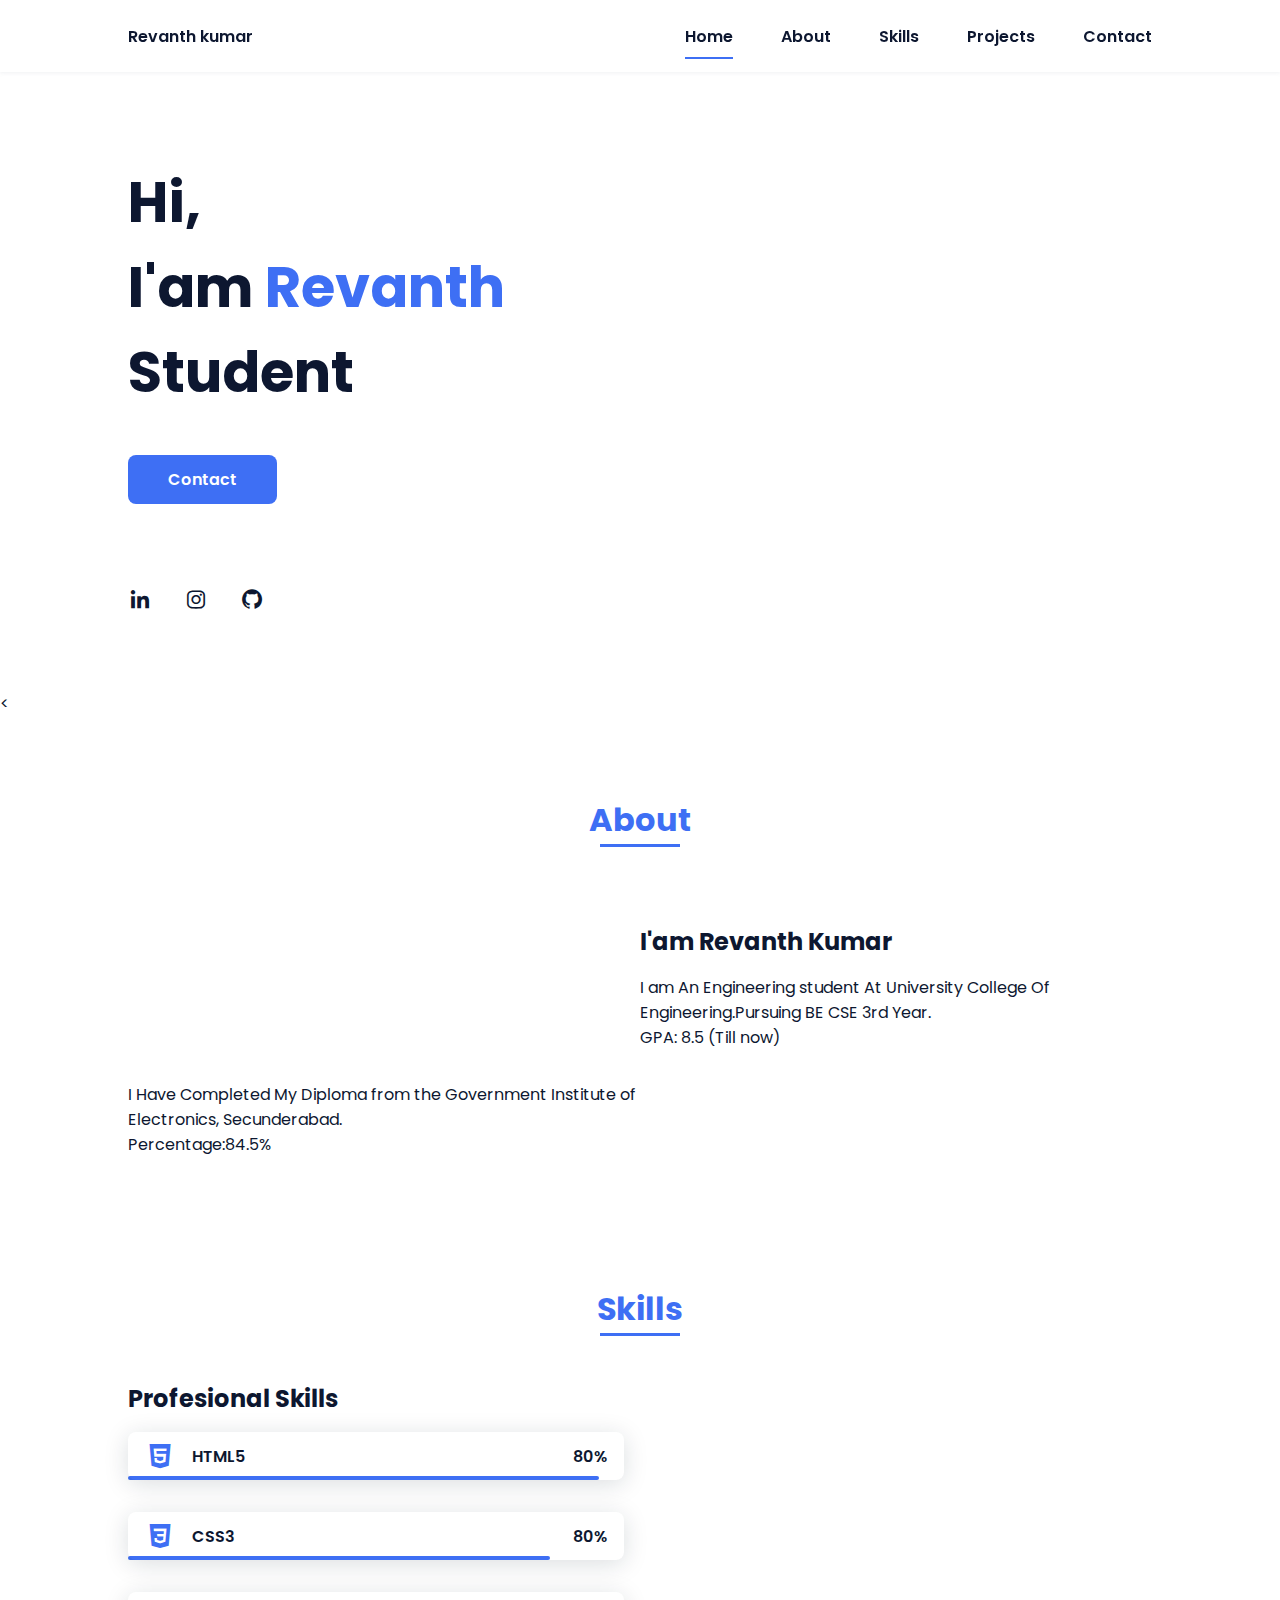
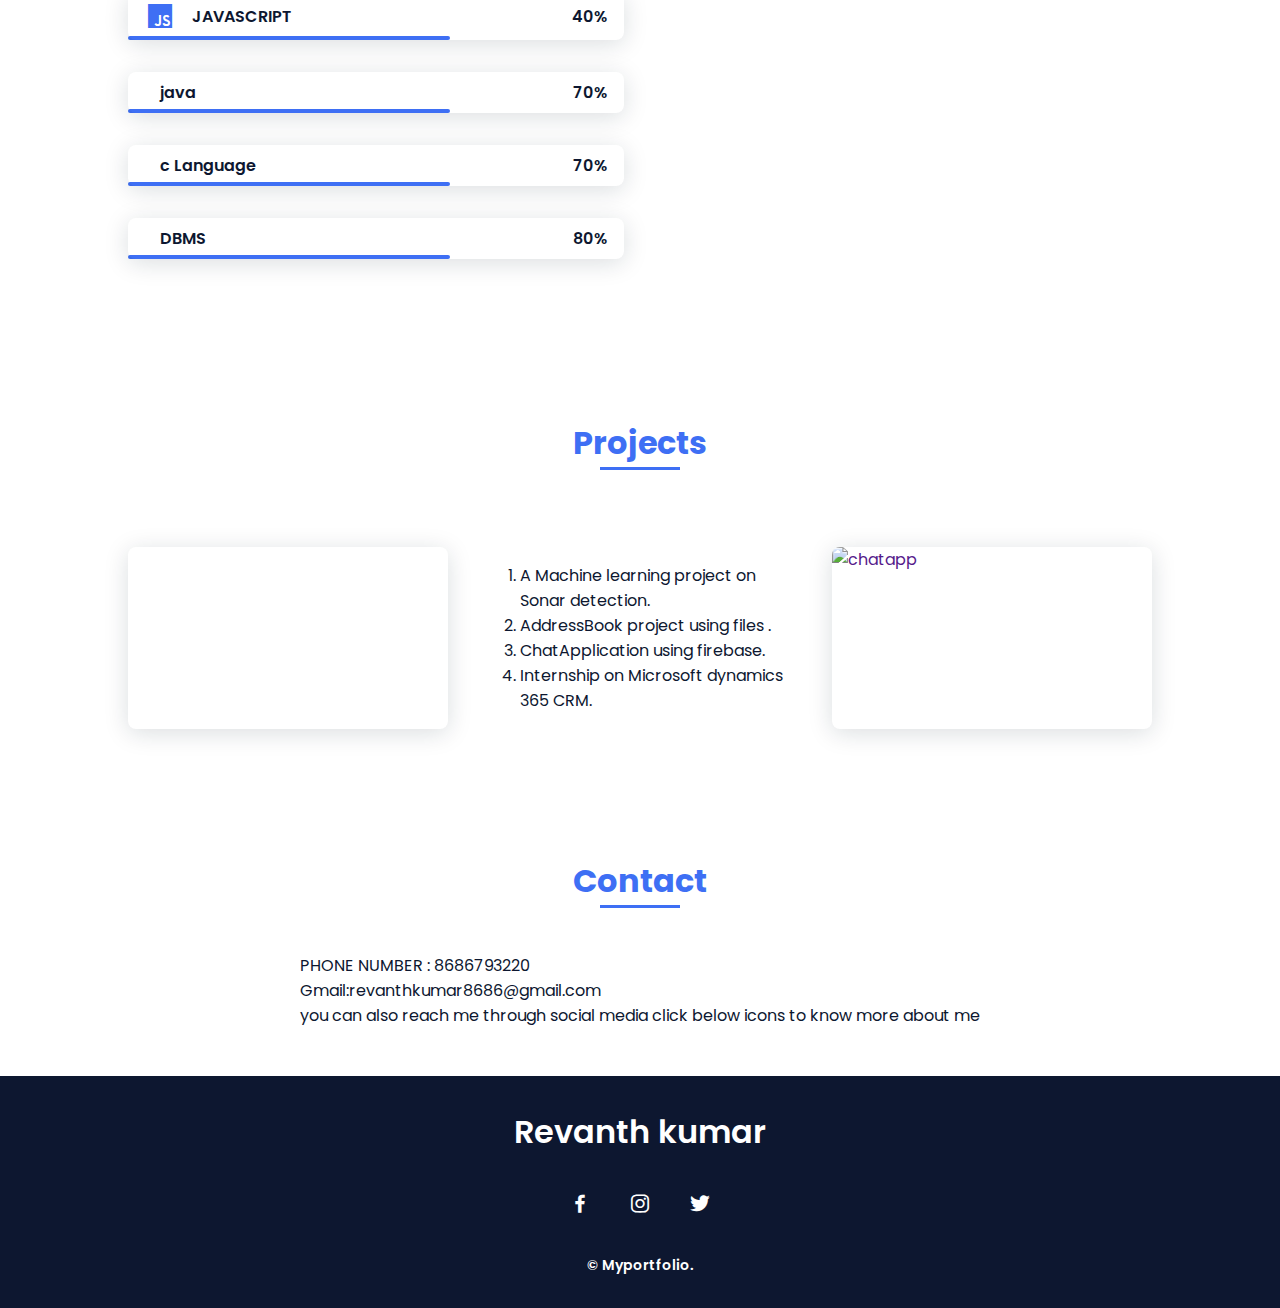
==== index.html @ 476531e4 "Update index.html" ====
<!DOCTYPE html>
<html lang="en">
    <head>
        <meta charset="UTF-8">
        <meta name="viewport" content="width=device-width, initial-scale=1.0">

        <link rel="stylesheet" href="components/styles.css">

        <!-- =====BOX ICONS===== -->
        <link href='https://cdn.jsdelivr.net/npm/boxicons@2.0.5/css/boxicons.min.css' rel='stylesheet'>

        <title>Portfolio website complete</title>
     
    </head>
    <body >
        <!--===== HEADER =====-->
        <header class="l-header">
            <nav class="nav bd-grid">
                <div>
                    <a href="#" class="nav__logo">Revanth kumar</a>
                </div>

                <div class="nav__menu" id="nav-menu">
                    <ul class="nav__list">
                        <li class="nav__item"><a href="#home" class="nav__link active">Home</a></li>
                        <li class="nav__item"><a href="#about" class="nav__link">About</a></li>
                        <li class="nav__item"><a href="#skills" class="nav__link">Skills</a></li>
                        <li class="nav__item"><a href="#work" class="nav__link">Projects</a></li>
                        <li class="nav__item"><a href="#contact" class="nav__link">Contact</a></li>
                    </ul>
                </div>

                <div class="nav__toggle" id="nav-toggle">
                    <i class='bx bx-menu'></i>
                </div>
            </nav>
        </header>

        <main class="l-main">
            <!--===== HOME =====-->
            <section class="home bd-grid" id="home">
                <div class="home__data">
                    <h1 class="home__title">Hi,<br>I'am <span class="home__title-color">Revanth</span><br> Student</h1>

                    <a href="#contact" class="button">Contact</a>
                </div>

                <div class="home__social">
                    <a href="https://www.linkedin.com/in/revanth-kumar-OU" class="home__social-icon"><i class='bx bxl-linkedin'></i></a>
                    <a href="https://instagram.com/revanth.001?igshid=MzNlNGNkZWQ4Mg==" class="home__social-icon"><i class='bx bxl-instagram' ></i></a>
                    <a href="#not added" class="home__social-icon"><i class='bx bxl-github' ></i></a>
                </div>

               
            </section>

            < <section class="about section " id="about">
                <h2 class="section-title">About</h2>

                <div class="about__container bd-grid">
                    <div class="about__img">
                        <img src="photo.jpg" alt="">
                    </div>
                    
                    <div>
                        <h2 class="about__subtitle">I'am Revanth Kumar</h2>
                        <p class="about__text">I am An Engineering student At University College Of Engineering.Pursuing BE CSE 3rd Year.
                        </p>
                        <p></p>
                           <p>GPA: 8.5 (Till now) </p>
                             
                    </div>       
                    <div>
                        I Have Completed My Diploma from  the Government Institute of Electronics, Secunderabad.
                        <p>Percentage:84.5%</p>
                        
                    </div>
                </div>
            </section>

            <!--===== SKILLS =====-->
            <section class="skills section" id="skills">
                <h2 class="section-title">Skills</h2>

                <div class="skills__container bd-grid">          
                    <div>
                        <h2 class="skills__subtitle">Profesional Skills</h2>
                      
                        <div class="skills__data">
                            <div class="skills__names">
                                <i class='bx bxl-html5 skills__icon'></i>
                                <span class="skills__name">HTML5</span>
                            </div>
                            <div class="skills__bar skills__html">

                            </div>
                            <div>
                                <span class="skills__percentage">80%</span>
                            </div>
                        </div>
                        <div class="skills__data">
                            <div class="skills__names">
                                <i class='bx bxl-css3 skills__icon'></i>
                                <span class="skills__name">CSS3</span>
                            </div>
                            <div class="skills__bar skills__css">
                                
                            </div>
                            <div>
                                <span class="skills__percentage">80%</span>
                            </div>
                        </div>
                        <div class="skills__data">
                            <div class="skills__names">
                                <i class='bx bxl-javascript skills__icon' ></i>
                                <span class="skills__name">JAVASCRIPT</span>
                            </div>
                            <div class="skills__bar skills__js">
                                
                            </div>
                            <div>
                                <span class="skills__percentage">40%</span>
                            </div>
                        </div>
                        <div class="skills__data">
                            <div class="skills__names">
                                <i class='bx bxl- skills__icon' ></i>
                                <span class="skills__name">java</span>
                            </div>
                            <div class="skills__bar skills__js">
                                
                            </div>
                            <div>
                                <span class="skills__percentage">70%</span>
                            </div>
                        </div>
                        <div class="skills__data">
                            <div class="skills__names">
                                <i class='bx bxl- skills__icon' ></i>
                                <span class="skills__name">c Language</span>
                            </div>
                            <div class="skills__bar skills__js">
                                
                            </div>
                            <div>
                                <span class="skills__percentage">70%</span>
                            </div>
                        </div>
                        <div class="skills__data">
                            <div class="skills__names">
                                <i class='bx bxl- skills__icon' ></i>
                                <span class="skills__name">DBMS</span>
                            </div>
                            <div class="skills__bar skills__js">
                                
                            </div>
                            <div>
                                <span class="skills__percentage">80%</span>
                            </div>
                        </div>
                                
                           
                           
                           
                        </div>
                    </div>
                    
                    <div>             
                     
                        <img src="" alt="" class="skills__img">
                    </div>
                </div>
            </section>

            <!--===== WORK =====-->
            <section class="work section" id="work">
                <h2 class="section-title">Projects</h2>

                <div class="work__container bd-grid">
                    <a href="" class="work__img">
                        <img src="submarine.jpg" alt="">
                    </a>
                   
                    <span class="projects_css">
                       <ol >
                            <li>
                                A Machine learning project on Sonar detection. </li>
                            <li>
                                AddressBook project using files .
                            </li>
                            <li>
                                 ChatApplication using firebase.
                            </li>
                            <li>
                                Internship on Microsoft dynamics 365 CRM.
                            </li>

                       </ol>
                    </span> 
                    <a href="" class="work__img">
                        <img src="chatapp_img.jpg" alt="chatapp">
                    </a>
                    
                </div>
            </section>

            <!--===== CONTACT =====-->
            <section class="contact section" id="contact">
                <h2 class="section-title">Contact</h2>

                <div class="contact__container bd-grid">
                   <ul>
                   <li>
                    PHONE NUMBER : 8686793220
                   </li> 
                   <li>
                    Gmail:revanthkumar8686@gmail.com
                   </li>
                 <li>
                    you can also reach me through social media click below icons to know more about me 
                 </li>
                  
                   </ul>
                </div>
            </section>
        </main>

        <!--===== FOOTER =====-->
        <footer class="footer">
            <p class="footer__title">Revanth kumar</p>
            <div class="footer__social">
                <a href="#" class="footer__icon"><i class='bx bxl-facebook' ></i></a>
                <a href="#" class="footer__icon"><i class='bx bxl-instagram' ></i></a>
                <a href="#" class="footer__icon"><i class='bx bxl-twitter' ></i></a>
            </div>
            <p class="footer__copy">&#169; Myportfolio.</p>
        </footer>


        <!--===== SCROLL REVEAL =====-->
        <script src="https://unpkg.com/scrollreveal"></script>

        <!--===== MAIN JS =====-->
        <script src="components/main.js"></script>
    </body>
</html>
---- components/styles.css ----
/*===== GOOGLE FONTS =====*/
@import url("https://fonts.googleapis.com/css2?family=Poppins:wght@400;600;700&display=swap");
/*===== VARIABLES CSS =====*/
:root {
  --header-height: 3rem;
  --font-semi: 600;
  /*===== Colores =====*/
  /*Purple 260 - Red 355 - Blue 224 - Pink 340*/
  /* HSL color mode */
  --hue-color: 224;
  --first-color: hsl(var(--hue-color), 89%, 60%);
  --second-color: hsl(var(--hue-color), 56%, 12%);
  /*===== Fuente y tipografia =====*/
  --body-font: 'Poppins', sans-serif;
  --big-font-size: 2rem;
  --h2-font-size: 1.25rem;
  --normal-font-size: .938rem;
  --smaller-font-size: .75rem;
  /*===== Margenes =====*/
  --mb-2: 1rem;
  --mb-4: 2rem;
  --mb-5: 2.5rem;
  --mb-6: 3rem;
  /*===== z index =====*/
  --z-back: -10;
  --z-fixed: 100;
}

@media screen and (min-width: 968px) {
  :root {
    --big-font-size: 3.5rem;
    --h2-font-size: 2rem;
    --normal-font-size: 1rem;
    --smaller-font-size: .875rem;
  }
}

/*===== BASE =====*/
*, ::before, ::after {
  box-sizing: border-box;
}

html {
  scroll-behavior: smooth;
}

body {
  margin: var(--header-height) 0 0 0;
  font-family: var(--body-font);
  font-size: var(--normal-font-size);
  color: var(--second-color);
}

h1, h2, p {
  margin: 0;
}

ul {
  margin: 0;
  padding: 0;
  list-style: none;
}

a {
  text-decoration: none;
}

img {
  max-width: 100%;
  height: auto;
  display: block;
}

/*===== CLASS CSS ===== */
.section-title {
  position: relative;
  font-size: var(--h2-font-size);
  color: var(--first-color);
  margin-top: var(--mb-2);
  margin-bottom: var(--mb-4);
  text-align: center;
}

.section-title::after {
  position: absolute;
  content: '';
  width: 64px;
  height: 0.18rem;
  left: 0;
  right: 0;
  margin: auto;
  top: 2rem;
  background-color: var(--first-color);
}

.section {
  padding-top: 3rem;
  padding-bottom: 2rem;
}

/*===== LAYOUT =====*/
.bd-grid {
  max-width: 1024px;
  display: grid;
  margin-left: var(--mb-2);
  margin-right: var(--mb-2);
}

.l-header {
  width: 100%;
  position: fixed;
  top: 0;
  left: 0;
  z-index: var(--z-fixed);
  background-color: #fff;
  box-shadow: 0 1px 4px rgba(146, 161, 176, 0.15);
}

/*===== NAV =====*/
.nav {
  height: var(--header-height);
  display: flex;
  justify-content: space-between;
  align-items: center;
  font-weight: var(--font-semi);
}

@media screen and (max-width: 767px) {
  .nav__menu {
    position: fixed;
    top: var(--header-height);
    right: -100%;
    width: 80%;
    height: 100%;
    padding: 2rem;
    background-color: var(--second-color);
    transition: .5s;
  }
}

.nav__item {
  margin-bottom: var(--mb-4);
}

.nav__link {
  position: relative;
  color: #fff;
}

.nav__link:hover {
  position: relative;
}

.nav__link:hover::after {
  position: absolute;
  content: '';
  width: 100%;
  height: 0.18rem;
  left: 0;
  top: 2rem;
  background-color: var(--first-color);
}

.nav__logo {
  color: var(--second-color);
}

.nav__toggle {
  color: var(--second-color);
  font-size: 1.5rem;
  cursor: pointer;
}

/*Active menu*/
.active::after {
  position: absolute;
  content: '';
  width: 100%;
  height: 0.18rem;
  left: 0;
  top: 2rem;
  background-color: var(--first-color);
}

/*=== Show menu ===*/
.show {
  right: 0;
}

/*===== HOME =====*/
.home {
  position: relative;
  row-gap: 5rem;
  padding: 4rem 0 5rem;
}

.home__data {
  align-self: center;
}

.home__title {
  font-size: var(--big-font-size);
  margin-bottom: var(--mb-5);
}

.home__title-color {
  color: var(--first-color);
}

.home__social {
  display: flex;
  flex-direction: column;
}

.home__social-icon {
  width: max-content;
  margin-bottom: var(--mb-2);
  font-size: 1.5rem;
  color: var(--second-color);
}

.home__social-icon:hover {
  color: var(--first-color);
}

.home__img {
  position: absolute;
  right: 0;
  bottom: 0;
  width: 260px;
}

.home__blob {
  fill: var(--first-color);
}

.home__blob-img {
  width: 360px;
}

/*BUTTONS*/
.button {
  display: inline-block;
  background-color: var(--first-color);
  color: #fff;
  padding: .75rem 2.5rem;
  font-weight: var(--font-semi);
  border-radius: .5rem;
  transition: .3s;
}

.button:hover {
  box-shadow: 0px 10px 36px rgba(0, 0, 0, 0.15);
}

/* ===== ABOUT =====*/
.about__container {
  row-gap: 2rem;
  text-align: center;
}

.about__subtitle {
  margin-bottom: var(--mb-2);
}

.about_text{
  font-family:'Franklin Gothic Medium', 'Arial Narrow', Arial, sans-serif
float: right;
  font-style:oblique;
  font-weight: bold;
}
.about__img {
  justify-self: center;
}

.about__img img {
  width: 200px;
  border-radius: .5rem;
}

/* ===== SKILLS =====*/
.skills__container {
  row-gap: 2rem;
  text-align: center;
}

.skills__subtitle {
  margin-bottom: var(--mb-2);
}

.skills__text {
  margin-bottom: var(--mb-4);
}

.skills__data {
  display: flex;
  justify-content: space-between;
  align-items: center;
  position: relative;
  font-weight: var(--font-semi);
  padding: .5rem 1rem;
  margin-bottom: var(--mb-4);
  border-radius: .5rem;
  box-shadow: 0px 4px 25px rgba(14, 36, 49, 0.15);
}

.skills__icon {
  font-size: 2rem;
  margin-right: var(--mb-2);
  color: var(--first-color);
}

.skills__names {
  display: flex;
  align-items: center;
}

.skills__bar {
  position: absolute;
  left: 0;
  bottom: 0;
  background-color: var(--first-color);
  height: .25rem;
  border-radius: .5rem;
  z-index: var(--z-back);
}

.skills__html {
  width: 95%;
}

.skills__css {
  width: 85%;
}

.skills__js {
  width: 65%;
}

.skills__ux {
  width: 80%;
}

.skills__img {
  border-radius: .5rem;
}



/* ===== WORK =====*/
.work__container {
  row-gap: 2rem;
}

.work__img {
  box-shadow: 0px 4px 25px rgba(14, 36, 49, 0.15);
  border-radius: .5rem;
  overflow: hidden;
}

.work__img img {
  transition: 1s;
}

.work__img img:hover {
  transform: scale(1.1);
}

/* ===== CONTACT =====*/
.contact__input {
  width: 100%;
  font-size: var(--normal-font-size);
  font-weight: var(--font-semi);
  padding: 1rem;
  border-radius: .5rem;
  border: 1.5px solid var(--second-color);
  outline: none;
  margin-bottom: var(--mb-4);
}

.contact__button {
  display: block;
  border: none;
  outline: none;
  font-size: var(--normal-font-size);
  cursor: pointer;
  margin-left: auto;
}

/* ===== FOOTER =====*/
.footer {
  background-color: var(--second-color);
  color: #fff;
  text-align: center;
  font-weight: var(--font-semi);
  padding: 2rem 0;
}

.footer__title {
  font-size: 2rem;
  margin-bottom: var(--mb-4);
}

.footer__social {
  margin-bottom: var(--mb-4);
}

.footer__icon {
  font-size: 1.5rem;
  color: #fff;
  margin: 0 var(--mb-2);
}

.footer__copy {
  font-size: var(--smaller-font-size);
}

/* ===== MEDIA QUERIES=====*/
@media screen and (max-width: 320px) {
  .home {
    row-gap: 2rem;
  }
  .home__img {
    width: 200px;
  }
}

@media screen and (min-width: 576px) {
  .home {
    padding: 4rem 0 2rem;
  }
  .home__social {
    padding-top: 0;
    padding-bottom: 2.5rem;
    flex-direction: row;
    align-self: flex-end;
  }
  .home__social-icon {
    margin-bottom: 0;
    margin-right: var(--mb-4);
  }
  .home__img {
    width: 300px;
    bottom: 25%;
  }
  .about__container {
    grid-template-columns: repeat(2, 1fr);
    align-items: center;
    text-align: initial;
  }
  .skills__container {
    grid-template-columns: .7fr;
    justify-content: center;
    column-gap: 1rem;
  }
  .work__container {
    grid-template-columns: repeat(2, 1fr);
    column-gap: 2rem;
    padding-top: 2rem;
  }
  .contact__form {
    width: 360px;
    padding-top: 2rem;
  }
  .contact__container {
    justify-items: center;
  }
}

@media screen and (min-width: 768px) {
  body {
    margin: 0;
  }
  .section {
    padding-top: 4rem;
    padding-bottom: 3rem;
  }
  .section-title {
    margin-bottom: var(--mb-6);
  }
  .section-title::after {
    width: 80px;
    top: 3rem;
  }
  .nav {
    height: calc(var(--header-height) + 1.5rem);
  }
  .nav__list {
    display: flex;
    padding-top: 0;
  }
  .nav__item {
    margin-left: var(--mb-6);
    margin-bottom: 0;
  }
  .nav__toggle {
    display: none;
  }
  .nav__link {
    color: var(--second-color);
  }
  .home {
    padding: 8rem 0 2rem;
  }
  .home__img {
    width: 400px;
    bottom: 10%;
  }
  .about__container {
    padding-top: 2rem;
  }
  .about__img img {
    width: 300px;
  }
  .skills__container {
    grid-template-columns: repeat(2, 1fr);
    column-gap: 2rem;
    align-items: center;
    text-align: initial;
  }
  .work__container {
    grid-template-columns: repeat(3, 1fr);
    column-gap: 2rem;
  }
}

@media screen and (min-width: 992px) {
  .bd-grid {
    margin-left: auto;
    margin-right: auto;
  }
  .home {
    padding: 10rem 0 2rem;
  }
  .home__img {
    width: 450px;
  }
}
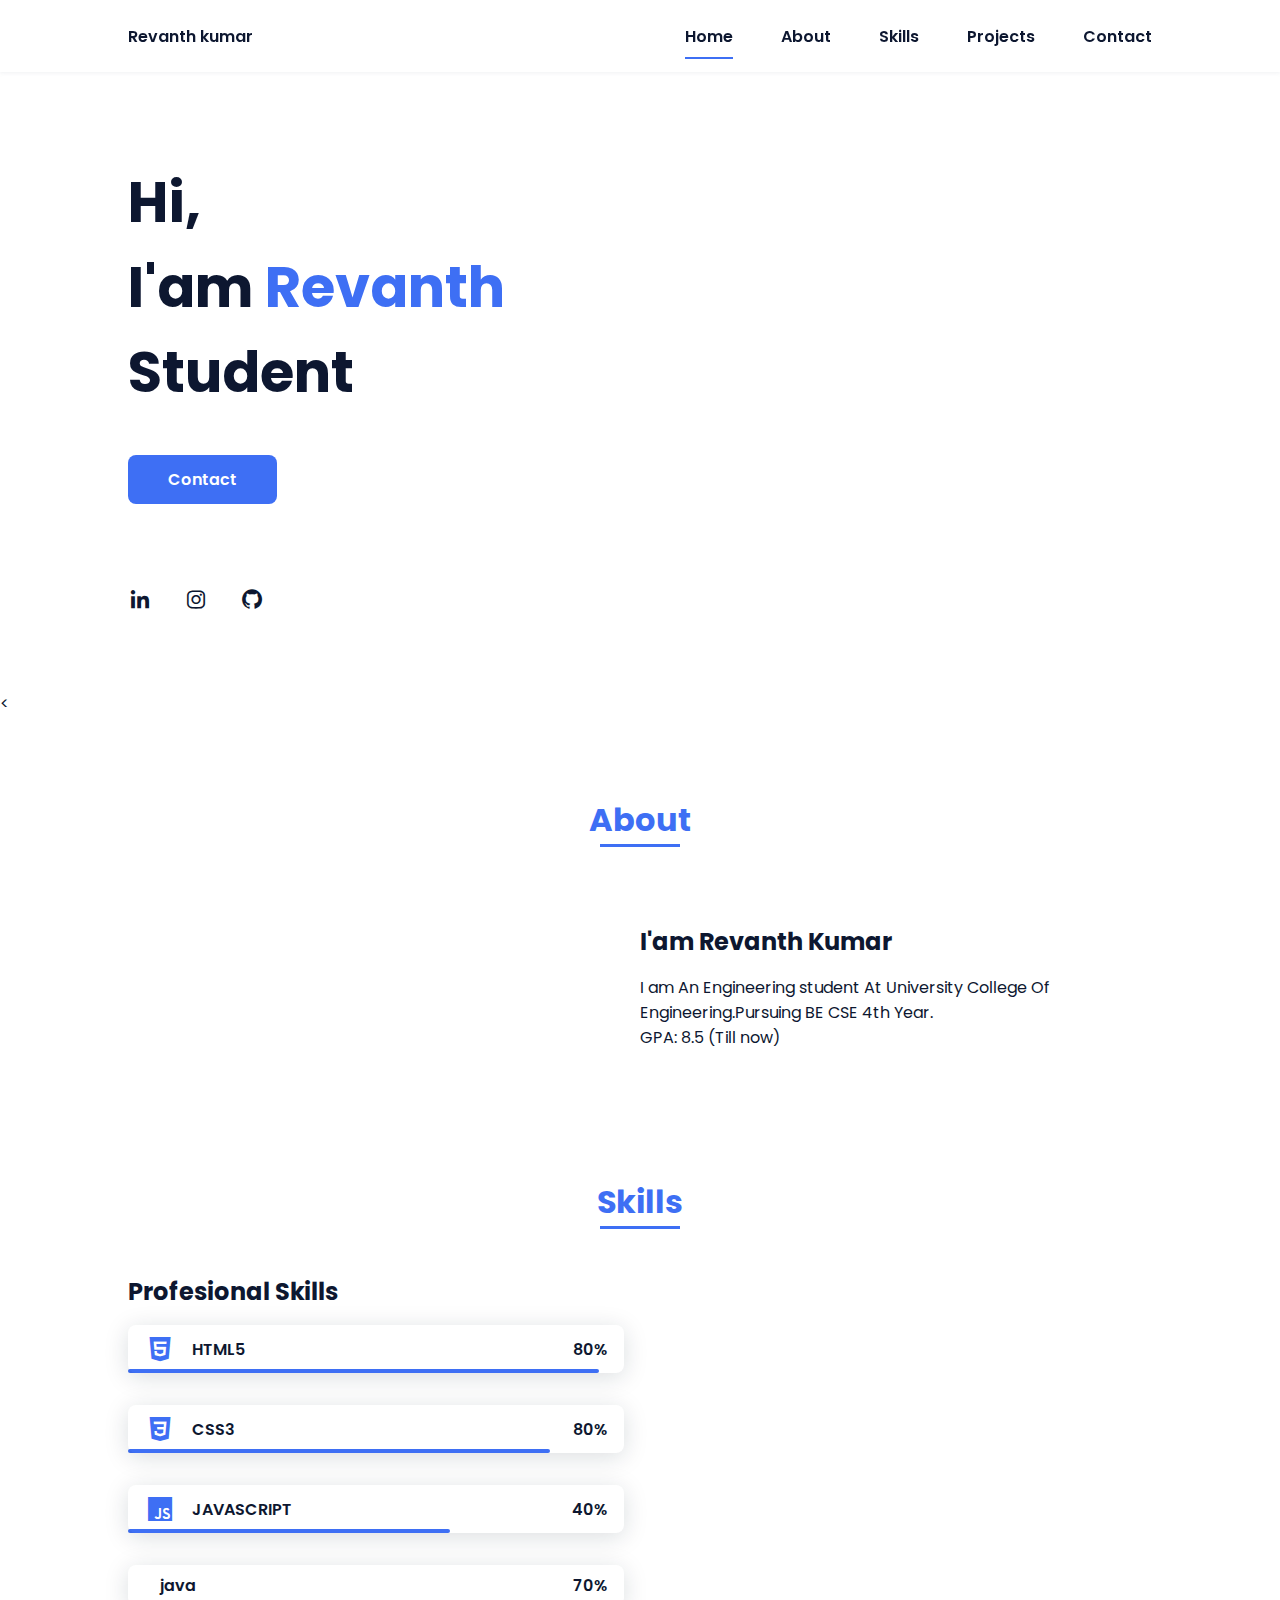
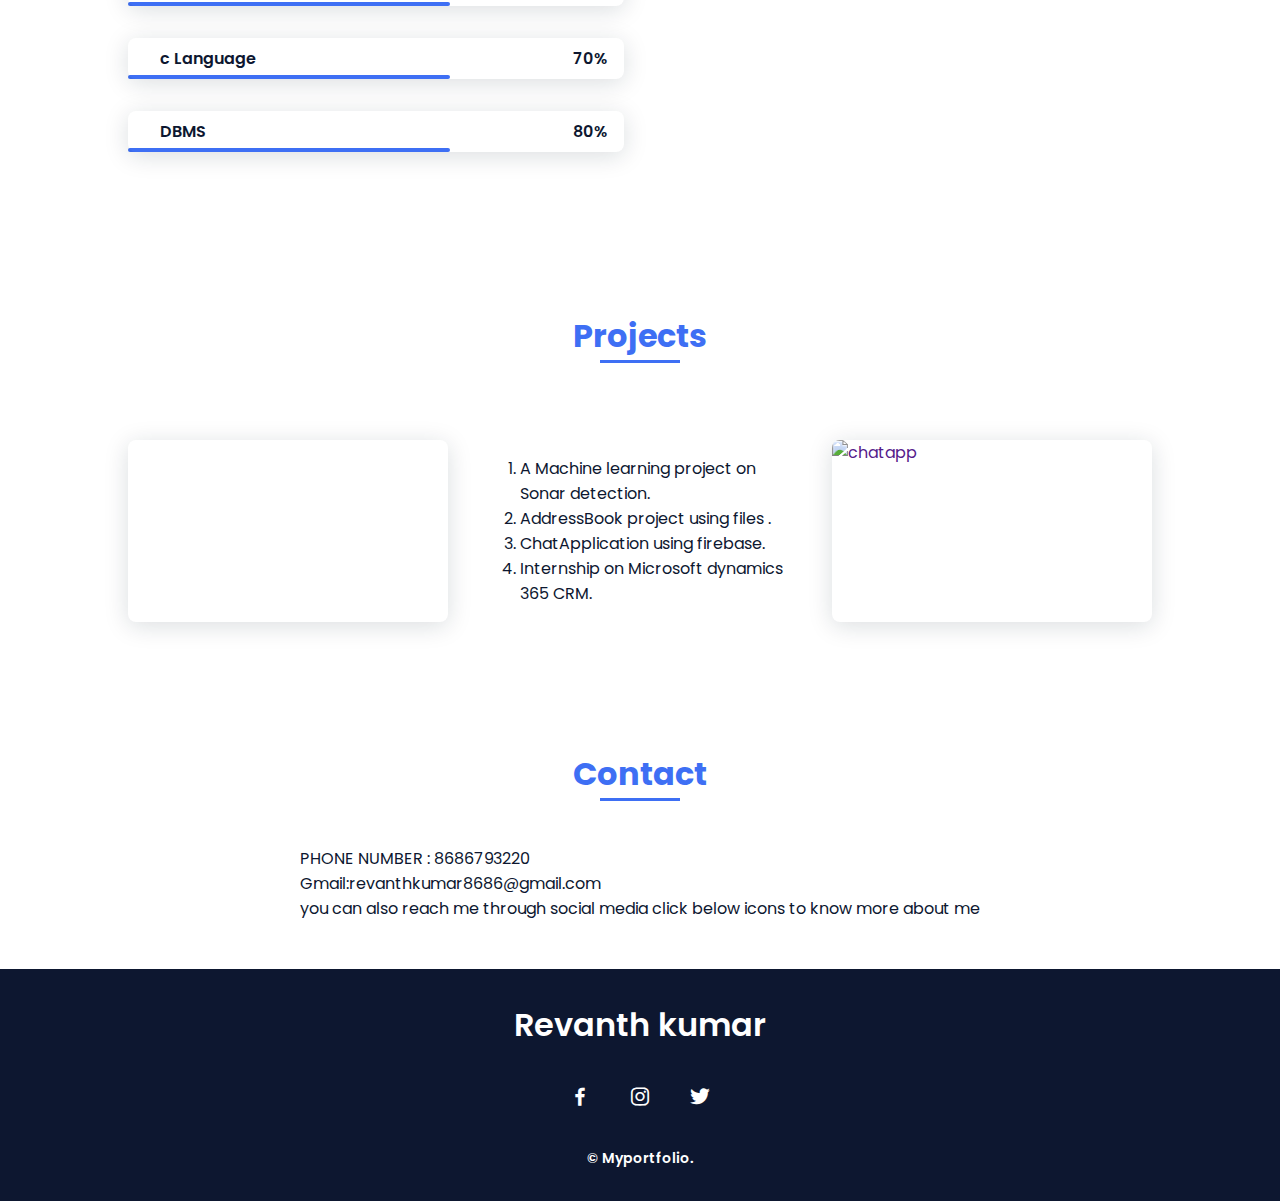
==== commit a2ea08af: "Update index.html" ====
--- a/index.html
+++ b/index.html
@@ -64,17 +64,15 @@
                     
                     <div>
                         <h2 class="about__subtitle">I'am Revanth Kumar</h2>
-                        <p class="about__text">I am An Engineering student At University College Of Engineering.Pursuing BE CSE 3rd Year.
+                        <p class="about__text">I am An Engineering student At University College Of Engineering.Pursuing BE CSE 4th Year.
                         </p>
                         <p></p>
                            <p>GPA: 8.5 (Till now) </p>
+                           
+
+                            
                              
-                    </div>       
-                    <div>
-                        I Have Completed My Diploma from  the Government Institute of Electronics, Secunderabad.
-                        <p>Percentage:84.5%</p>
-                        
-                    </div>
+                    </div>                                   
                 </div>
             </section>
 
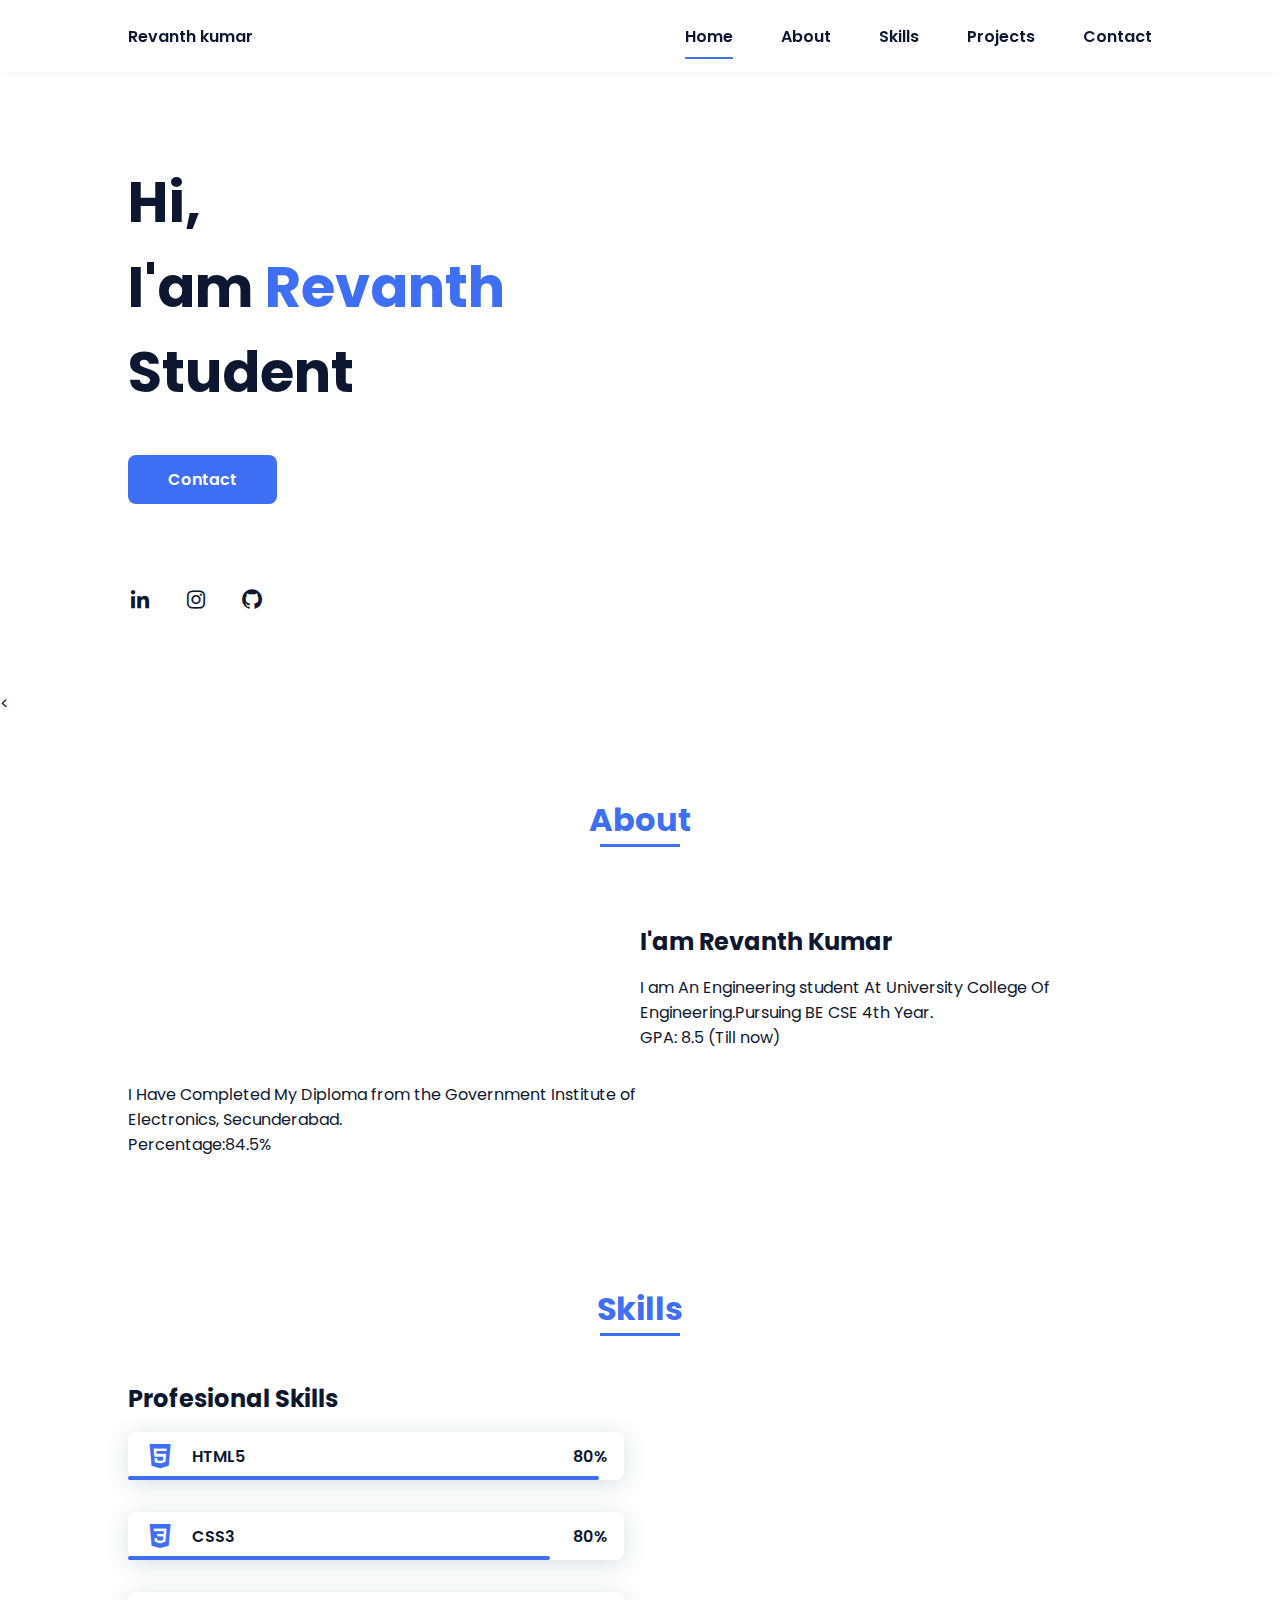
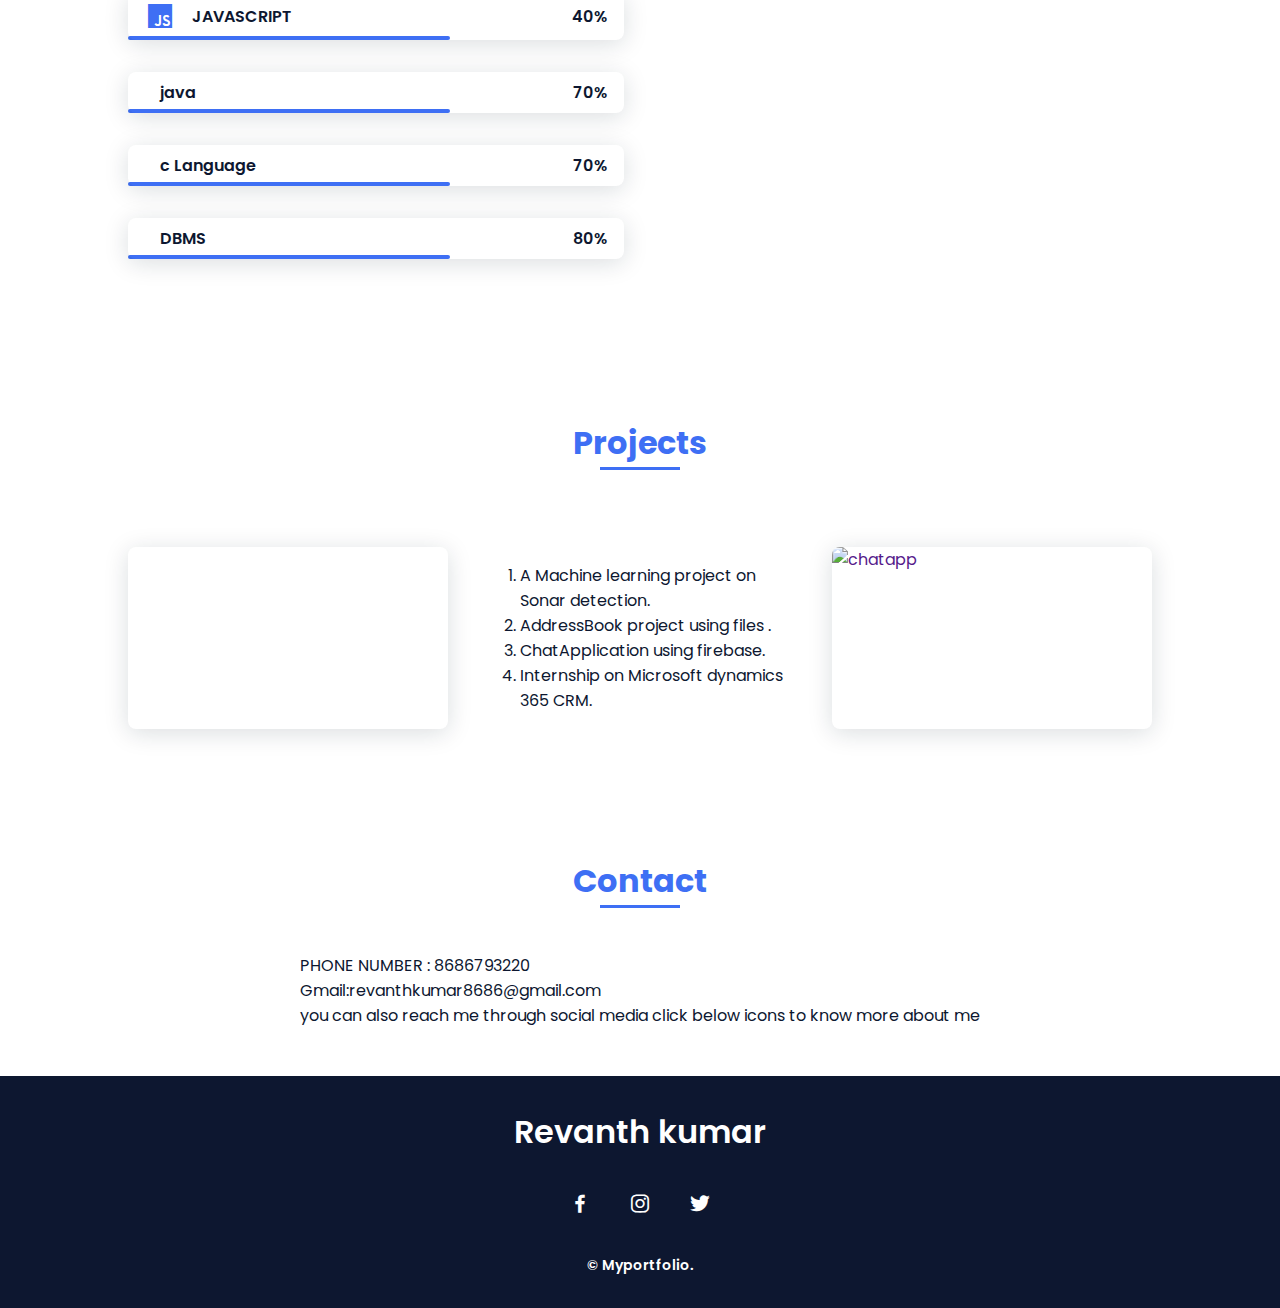
==== commit bdf3bb08: "Merge pull request #1 from Revanth-kumarT/Revanth-kumarT-patch-1" ====
--- a/index.html
+++ b/index.html
@@ -68,11 +68,13 @@
                         </p>
                         <p></p>
                            <p>GPA: 8.5 (Till now) </p>
-                           
-
-                            
                              
-                    </div>                                   
+                    </div>       
+                    <div>
+                        I Have Completed My Diploma from  the Government Institute of Electronics, Secunderabad.
+                        <p>Percentage:84.5%</p>
+                        
+                    </div>
                 </div>
             </section>
 
